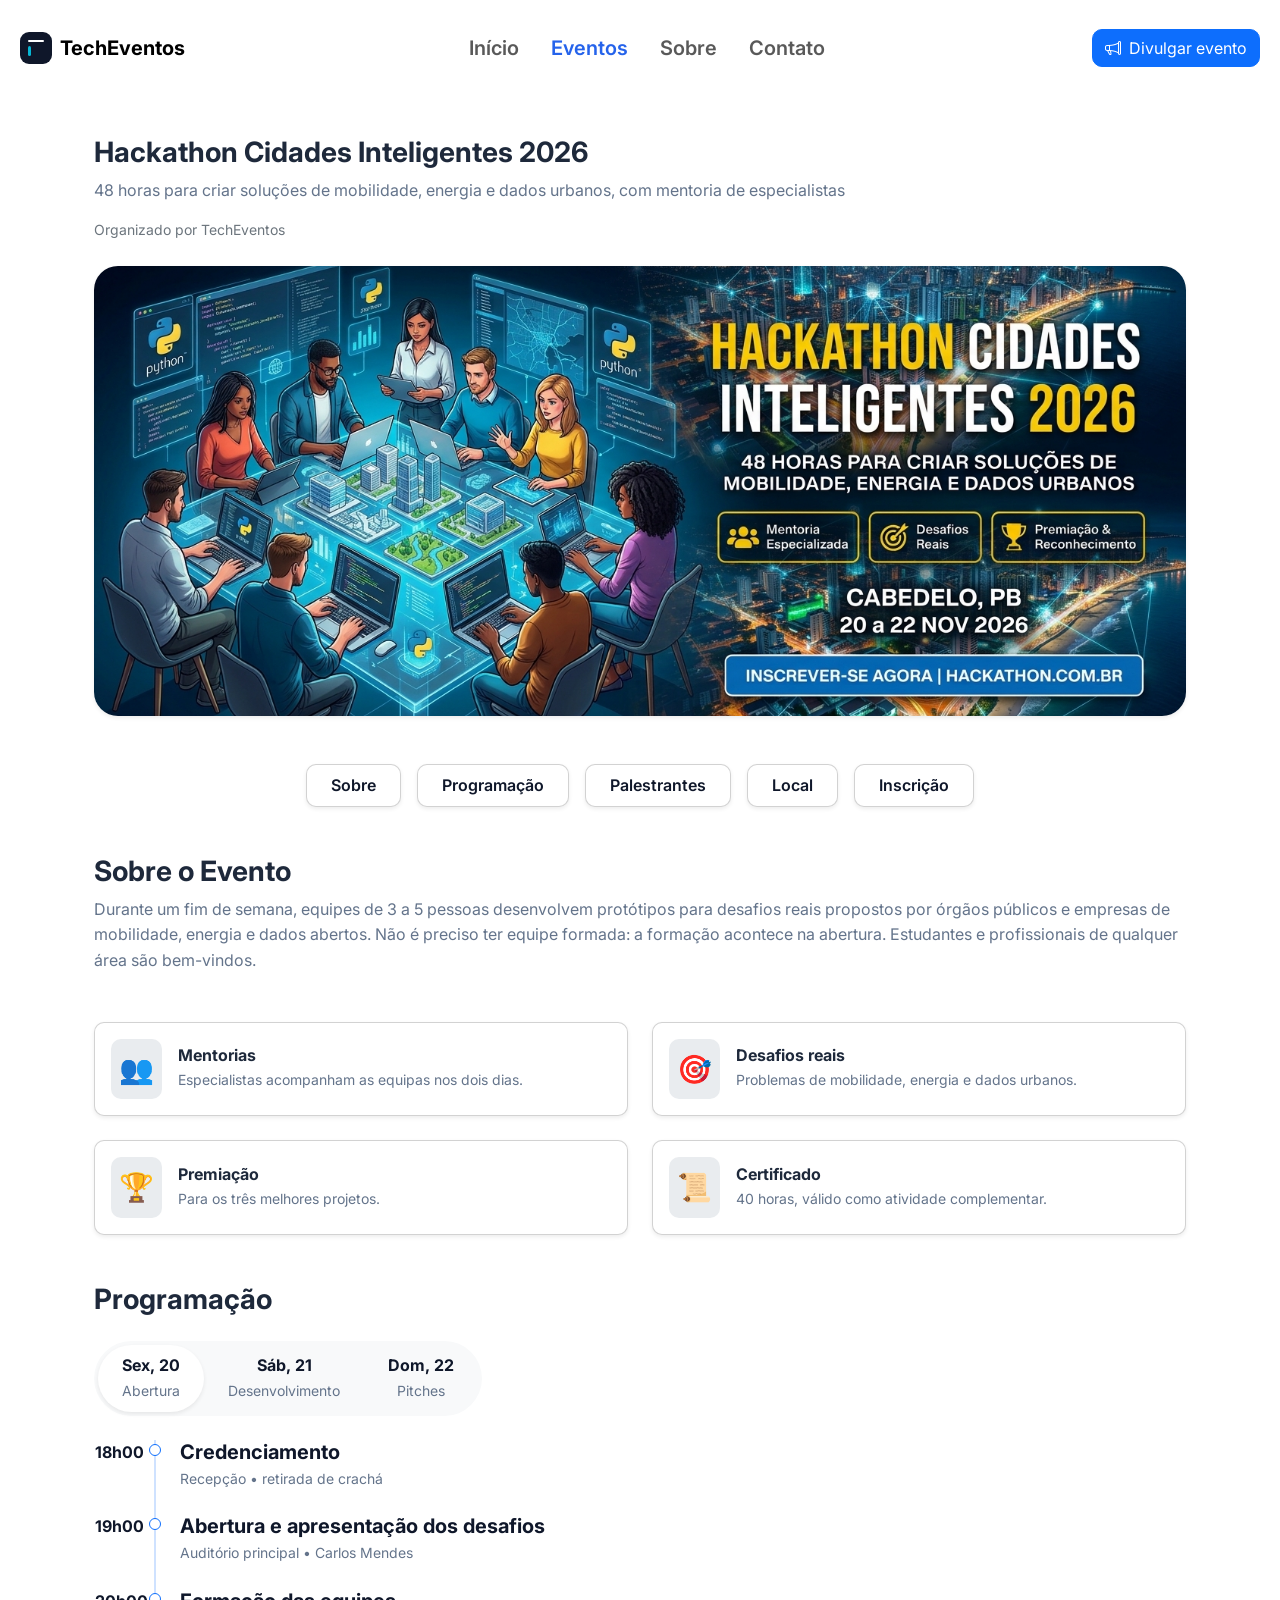
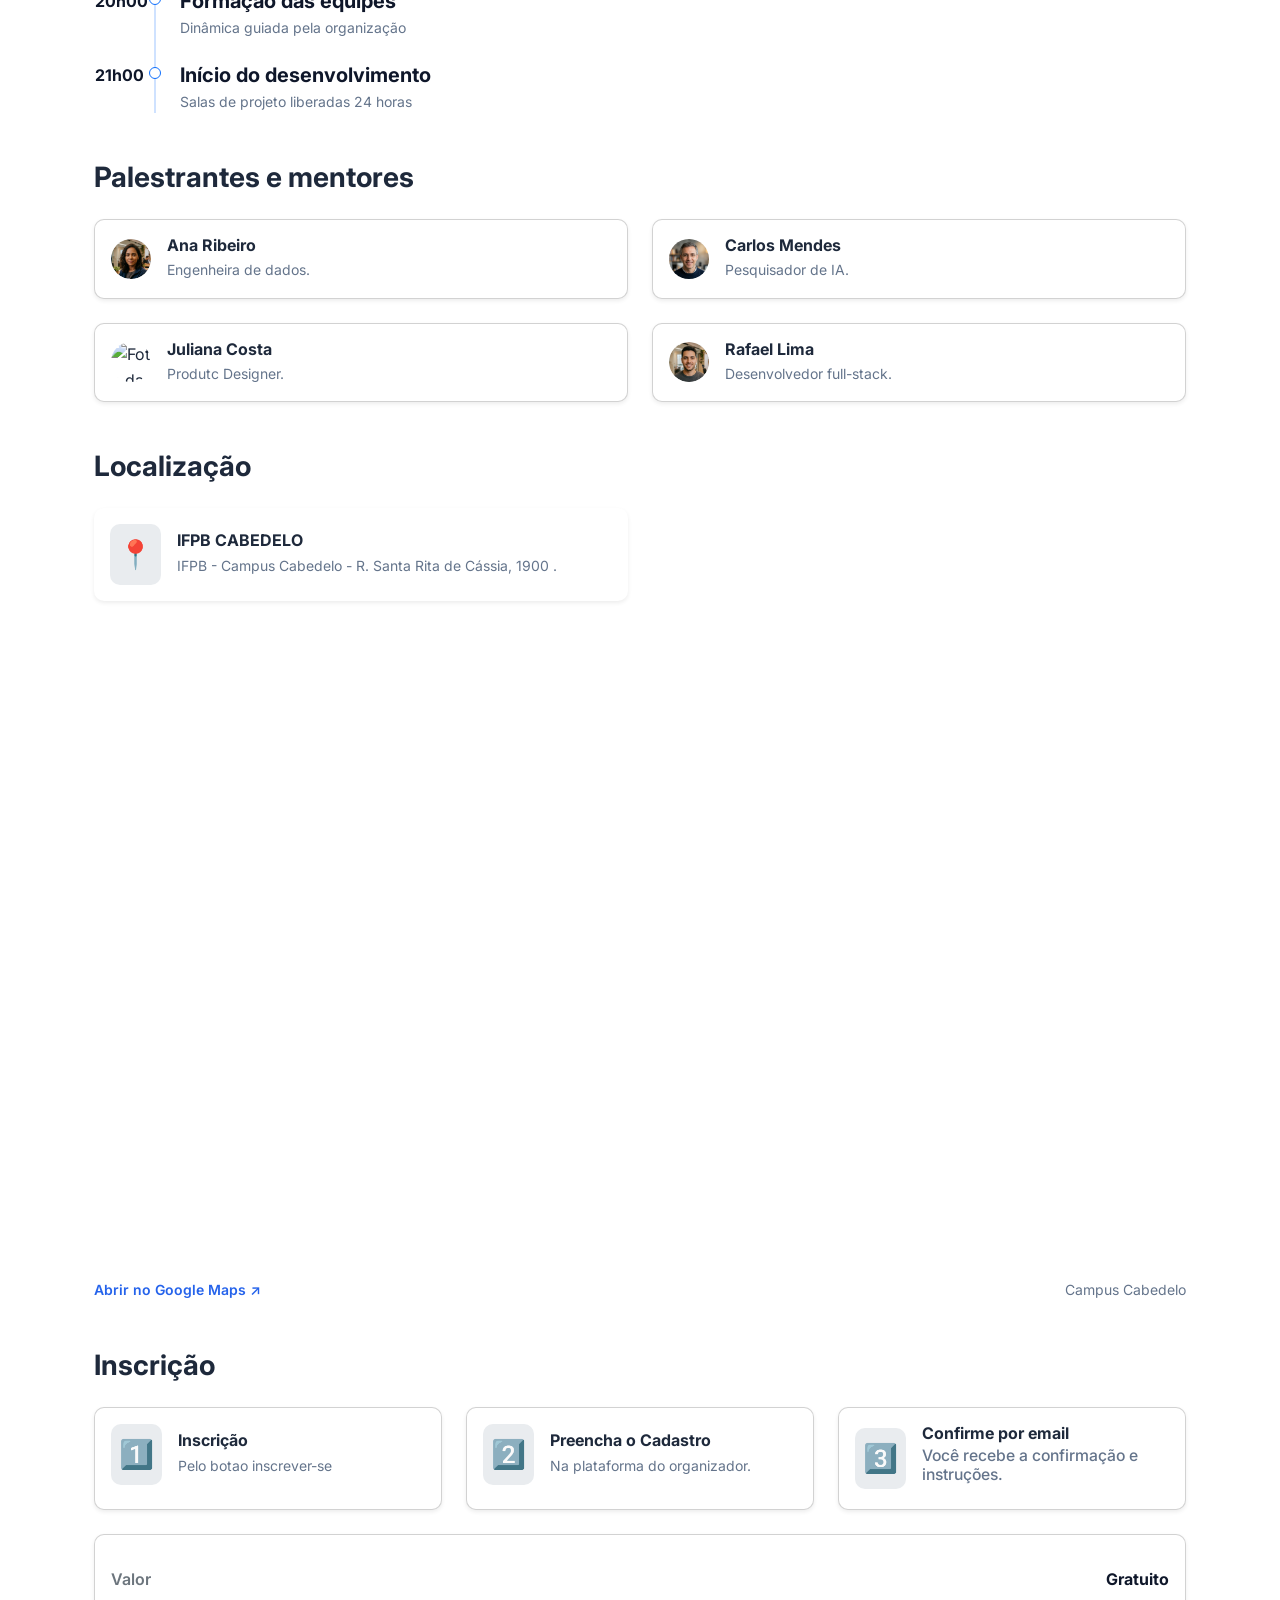
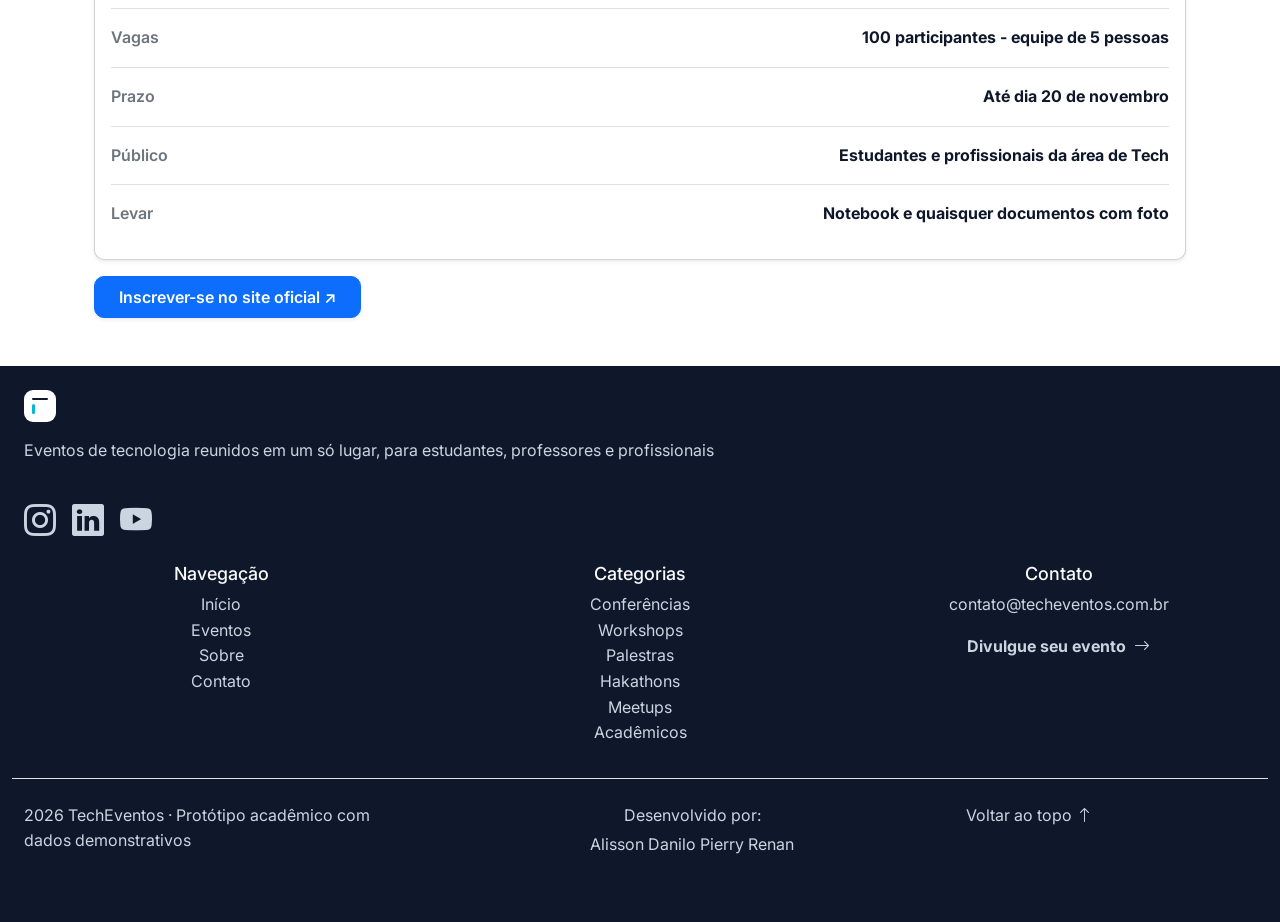
==== pages/detalhes.html @ 9d53b540 "Mudando menu de navegação pela página detalhes" ====
<!--Pagina de detalhes do evento-->
<!DOCTYPE html>
<html lang="pt-BR">
<head>
  <meta charset="UTF-8">
  <meta name="viewport" content="width=device-width, initial-scale=1.0">
  <link rel="preconnect" href="https://fonts.googleapis.com">
  <link rel="preconnect" href="https://fonts.gstatic.com" crossorigin>
  <link
    href="https://fonts.googleapis.com/css2?family=Inter:ital,opsz,wght@0,14..32,100..900;1,14..32,100..900&display=swap"
    rel="stylesheet"
  >
  <link
    rel="stylesheet"
    href="https://cdn.jsdelivr.net/npm/bootstrap@5.3.8/dist/css/bootstrap.min.css"
    integrity="sha384-sRIl4kxILFvY47J16cr9ZwB07vP4J8+LH7qKQnuqkuIAvNWLzeN8tE5YBujZqJLB" crossorigin="anonymous"
  >
  <link
    rel="stylesheet"
    href="https://cdn.jsdelivr.net/npm/bootstrap-icons@1.13.1/font/bootstrap-icons.min.css"
  >
  <link rel="stylesheet" href="../css/style.css">
  <link rel="icon" href="../images/techeventos-icone.svg" type="image/svg+xml">
  <title>Detalhes do evento · TechEventos</title>
</head>
<body>
  <header class="m-2">
    <nav class="navbar navbar-expand-md">
      <div class="container-fluid">
        <a class="navbar-brand d-flex align-items-center gap-2" href="../index.html">
          <img src="../images/techeventos-icone.svg" alt="Logomarca Tech Eventos" width="32" height="32">
          <span class="fw-bold">TechEventos</span>
        </a>

        <button class="navbar-toggler me-3" type="button" data-bs-toggle="offcanvas" data-bs-target="#mobileMenu">
          <span class="navbar-toggler-icon"></span>
        </button>

        <div id="mobileMenu" class="offcanvas-md offcanvas-end" style="--bs-offcanvas-width: 322px;">
          <div class="offcanvas-header border-bottom">
            <a class="navbar-brand d-flex align-items-center gap-2" href="../index.html">
              <img src="../images/techeventos-icone.svg" alt="Logomarca Tech Eventos">
              <span class="fw-bold" id="mobileMenuLabel">TechEventos</span>
            </a>
            <button type="button" class="btn-close" data-bs-dismiss="offcanvas" data-bs-target="#mobileMenu" aria-label="Fechar menu"></button>
          </div>

          <div class="offcanvas-body d-flex flex-column">
            <ul class="navbar-nav mx-lg-auto gap-md-3">
              <li class="nav-item border-bottom py-2">
                <a href="../index.html" class="nav-link d-flex justify-content-between align-items-center">
                  Início
                  <i class="bi bi-chevron-right d-md-none text-secondary" aria-hidden="true"></i>
                </a>
              </li>
              <li class="nav-item border-bottom py-2">
                <a href="./eventos.html" class="nav-link d-flex justify-content-between align-items-center active" aria-current="page">
                  Eventos
                  <i class="bi bi-chevron-right d-md-none text-secondary" aria-hidden="true"></i>
                </a>
              </li>
              <li class="nav-item border-bottom py-2">
                <a href="./sobre-contato.html" class="nav-link d-flex justify-content-between align-items-center">
                  Sobre
                  <i class="bi bi-chevron-right d-md-none text-secondary" aria-hidden="true"></i>
                </a>
              </li>
              <li class="nav-item border-bottom py-2">
                <a href="./sobre-contato.html#contato" class="nav-link d-flex justify-content-between align-items-center">
                  Contato
                  <i class="bi bi-chevron-right d-md-none text-secondary" aria-hidden="true"></i>
                </a>
              </li>
            </ul>

            <div class="mt-auto d-md-none">
              <p class="small fw-medium">Organiza um evento de tecnologia?</p>
              <a class="btn btn-primary w-100" href="./sobre-contato.html#contato">
                <i class="bi bi-megaphone me-2" aria-hidden="true"></i>
                Divulgar evento
              </a>
            </div>
          </div>
        </div>

        <a class="btn btn-primary d-none d-lg-inline-flex" href="./sobre-contato.html#contato">
          <i class="bi bi-megaphone me-2" aria-hidden="true"></i>
          Divulgar evento
        </a>
      </div>
    </nav>

      
  </header>

  <main class="container">


    <section id="Apresentação" class="container my-5">
      <h2 class="h3 fw-bold mb-2">Hackathon Cidades Inteligentes 2026</h2>
        <p class="text-muted mb-3">48 horas para criar soluções de mobilidade, energia e dados urbanos, com mentoria de especialistas</p>
        <p class="text-secondary small mb-4">Organizado por TechEventos</p>
    
    <!-- Bootstrap de linha e coluna para caber imagem-->
      <div class="row">
        <div class="col-12">
            <img src="../images/HACKATHON.png" alt="Foto do evento" class="img-fluid rounded-4 shadow-sm w-100 object-fit-cover" style="max-height: 450px;">
        </div>
      </div>
    </section>
    


<section id="Menu-Botoes" class="container my-5">
    
    <!-- Grelha única para todos os botões ficarem lado a lado -->
    <div class="row justify-content-center g-3">
        
        <!-- Botão 1: Sobre -->
        <div class="col-6 col-md-auto">
            <div class="card p-2 shadow-sm card-hover text-center">
                <a href="#Sobre" class="text-decoration-none fw-semibold text-dark px-3">Sobre</a>
            </div>
        </div>

        <!-- Botão 2: Programação -->
        <div class="col-6 col-md-auto">
            <div class="card p-2 shadow-sm card-hover text-center">
                <a href="#Programação" class="text-decoration-none fw-semibold text-dark px-3">Programação</a>
            </div>
        </div>

        <!-- Botão 3: Palestrantes -->
        <div class="col-6 col-md-auto">
            <div class="card p-2 shadow-sm card-hover text-center">
                <a href="#Palestrantes" class="text-decoration-none fw-semibold text-dark px-3">Palestrantes</a>
            </div>
        </div>

        <!-- Botão 4: Local -->
        <div class="col-6 col-md-auto">
            <div class="card p-2 shadow-sm card-hover text-center">
                <a href="#Local" class="text-decoration-none fw-semibold text-dark px-3">Local</a>
            </div>
        </div>

        <!-- Botão 5: Inscrição -->
        <div class="col-6 col-md-auto">
            <div class="card p-2 shadow-sm card-hover text-center">
                <a href="#Inscrição" class="text-decoration-none fw-semibold text-dark px-3">Inscrição</a>
            </div>
        </div>

    </div>
</section>
      
    <section id="Sobre" class="container my-5">
      <h2 class="h3 fw-bold mb-2">Sobre o Evento</h2>
        <p>Durante um fim de semana, equipes de 3 a 5 pessoas desenvolvem protótipos para desafios reais
        propostos por órgãos públicos e empresas de mobilidade, energia e dados abertos. 
        Não é preciso ter equipe formada: a formação acontece na abertura. Estudantes e profissionais de qualquer área são bem-vindos.</p>
        
    </section> <!-- Bootstrap de Cards--> 
        <section id="sobre-evento" class="container my-5">

        <!-- Grelha Bootstrap: 1 coluna no telemóvel, 2 colunas em tablets/PCs -->
        <div class="row g-4">
            
            <!-- Card 1 -->
            <div class="col-12 col-md-6">
            <div class="card h-100 p-3 shadow-sm card-hover">
                <div class="d-flex align-items-center gap-3">
                <div class="fs-3 p-2 bg-body-secondary rounded">👥</div>
                <div>
                    <h3 class="h6 fw-bold mb-1">Mentorias</h3>
                    <p class="text-muted small mb-0">Especialistas acompanham as equipas nos dois dias.</p>
                </div>
                </div>
            </div>
            </div>

            <!-- Card 2 -->
            <div class="col-12 col-md-6">
            <div class="card h-100 p-3 shadow-sm card-hover">
                <div class="d-flex align-items-center gap-3">
                <div class="fs-3 p-2 bg-body-secondary rounded">🎯</div>
                <div>
                    <h3 class="h6 fw-bold mb-1">Desafios reais</h3>
                    <p class="text-muted small mb-0">Problemas de mobilidade, energia e dados urbanos.</p>
                </div>
                </div>
            </div>
            </div>

            <!-- Card 3 -->
            <div class="col-12 col-md-6">
            <div class="card h-100 p-3 shadow-sm card-hover">
                <div class="d-flex align-items-center gap-3">
                <div class="fs-3 p-2 bg-body-secondary rounded">🏆</div>
                <div>
                    <h3 class="h6 fw-bold mb-1">Premiação</h3>
                    <p class="text-muted small mb-0">Para os três melhores projetos.</p>
                </div>
                </div>
            </div>
            </div>

            <!-- Card 4 -->
            <div class="col-12 col-md-6">
            <div class="card h-100 p-3 shadow-sm card-hover">
                <div class="d-flex align-items-center gap-3">
                <div class="fs-3 p-2 bg-body-secondary rounded">📜</div>
                <div>
                    <h3 class="h6 fw-bold mb-1">Certificado</h3>
                    <p class="text-muted small mb-0">40 horas, válido como atividade complementar.</p>
                </div>
                </div>
            </div>
            </div>

        </div>
        </section>
    

    <!--Seção de programação do evento -->    
    <section id="Programação" class="container my-5">
        <h2 class="h3 fw-bold mb-4">Programação</h2>

        <!--Adiciona abas para a programação -->
        <ul class="nav nav-pills bg-light p-1 rounded-pill d-inline-flex mb-4" id="pills-tab" role="tablist">
          <!--Botao 1-->
          <li class="nav-item" role="presentation">
            <button class="nav-link active rounded-pill px-4 py-2 text-dark bg-white shadow-sm" id="pills-sex-tab" data-bs-toggle="pill" data-bs-target="#pills-sex" type="button" role="tab">
              <strong>Sex, 20</strong><br><small class="text-muted">Abertura</small>
            </button>
          </li>
          <!--Botao 2-->
          <li class="nav-item" role="presentation">
            <button class="nav-link rounded-pill px-4 py-2 text-dark" id="pills-sab-tab" data-bs-toggle="pill" data-bs-target="#pills-sab" type="button" role="tab">
              <strong>Sáb, 21</strong><br><small class="text-muted">Desenvolvimento</small>
            </button>
          </li>
          <!--Botao 3-->
          <li class="nav-item" role="presentation">
            <button class="nav-link rounded-pill px-4 py-2 text-dark" id="pills-dom-tab" data-bs-toggle="pill" data-bs-target="#pills-dom" type="button" role="tab">
              <strong>Dom, 22</strong><br><small class="text-muted">Pitches</small>
            </button>
          </li>
        </ul>

        <div class="tab-content" id="pills-tabContent">
          <!--Aba de sexta-feira-->
          <div class="tab-pane fade show active" id="pills-sex" role="tabpanel">
            
            <!-- Linha do Tempo Vertical -->
            <div class="timeline position-relative ps-4" style="border-left: 2px solid #cfe2ff; margin-left: 60px;">
              
              <!-- Item 1: Credenciamento -->
              <div class="position-relative mb-4">
                <span class="position-absolute text-dark" style="left: -85px; top: 0; font-weight: bold;">18h00</span>
                <span class="position-absolute bg-white border border-primary rounded-circle" style="left: -31.5px; top: 4px; width: 12px; height: 12px;"></span>
                <div>
                  <h5 class="fw-bold mb-1 text-dark">Credenciamento</h5>
                  <p class="text-muted small mb-0">Recepção • retirada de crachá</p>
                </div>
              </div>
              
              <!-- Item 2: Abertura -->
              <div class="position-relative mb-4">
                <span class="position-absolute text-dark" style="left: -85px; top: 0; font-weight: bold;">19h00</span>
                <span class="position-absolute bg-white border border-primary rounded-circle" style="left: -31.5px; top: 4px; width: 12px; height: 12px;"></span>
                <div>
                  <h5 class="fw-bold mb-1 text-dark">Abertura e apresentação dos desafios</h5>
                  <p class="text-muted small mb-0">Auditório principal • Carlos Mendes</p>
                </div>
              </div>

              <!-- Item 3: Formação -->
              <div class="position-relative mb-4">
                <span class="position-absolute text-dark" style="left: -85px; top: 0; font-weight: bold;">20h00</span>
                <span class="position-absolute bg-white border border-primary rounded-circle" style="left: -31.5px; top: 4px; width: 12px; height: 12px;"></span>
                <div>
                  <h5 class="fw-bold mb-1 text-dark">Formação das equipes</h5>
                  <p class="text-muted small mb-0">Dinâmica guiada pela organização</p>
                </div>
              </div>

              <!-- Item 4: Início -->
              <div class="position-relative">
                <span class="position-absolute text-dark" style="left: -85px; top: 0; font-weight: bold;">21h00</span>
                <span class="position-absolute bg-white border border-primary rounded-circle" style="left: -31.5px; top: 4px; width: 12px; height: 12px;"></span>
                <div>
                  <h5 class="fw-bold mb-1 text-dark">Início do desenvolvimento</h5>
                  <p class="text-muted small mb-0">Salas de projeto liberadas 24 horas</p>
                </div>
              </div>

            </div>
          </div>
          
          <!-- Aba de sabado-->
          <div class="tab-pane fade " id="pills-sab" role="tabpanel">

            <div class="timeline position-relative ps-4" style="border-left: 2px solid #cfe2ff; margin-left: 60px;">
                
                  <!-- Item 1: Aguardando atualizações-->
                  <div class="position-relative mb-4">
                    <span class="position-absolute text-dark" style="left: -85px; top: 0; font-weight: bold;">18h00</span>
                    <span class="position-absolute bg-white border border-primary rounded-circle" style="left: -31.5px; top: 4px; width: 12px; height: 12px;"></span>
                    <div>
                      <h5 class="fw-bold mb-1 text-dark">Aguardando atualizações</h5>
                    </div>
                  </div>
              </div>
           </div>
          <!-- Aba de domingo-->
          <div class="tab-pane fade" id="pills-dom" role="tabpanel">

            <div class="timeline position-relative ps-4" style="border-left: 2px solid #cfe2ff; margin-left: 60px;">
              
                <!-- Item 1: Aguardando atualizações-->
                <div class="position-relative mb-4">
                  <span class="position-absolute text-dark" style="left: -85px; top: 0; font-weight: bold;">18h00</span>
                  <span class="position-absolute bg-white border border-primary rounded-circle" style="left: -31.5px; top: 4px; width: 12px; height: 12px;"></span>
                  <div>
                    <h5 class="fw-bold mb-1 text-dark">Aguardando atualizações</h5>
                  </div>
                </div>
            </div>
        </div>
    </section>    


    <section id="Palestrantes" class="container my-5">
      <h2 class="h3 fw-bold mb-4">Palestrantes e mentores</h2>
            
      <!-- Grelha dos Palestrantes e Mentores -->
      <div class="row g-4">
          
          <!-- Card 1/Ana Ribeiro -->
          <div class="col-12 col-md-6">
          <div class="card h-100 p-3 shadow-sm card-hover">
              <div class="d-flex align-items-center gap-3">
                <img src=../images/Ana.png alt="Foto da Ana Ribeiro" class="rounded-circle" style="width: 40px; height: 40px; object-fit: cover;">
                  <div>
                      <h3 class="h6 fw-bold mb-1">Ana Ribeiro</h3>
                      <p class="text-muted small mb-0">Engenheira de dados.</p>
                  </div>
                </div>
            </div>
          </div>

          <!-- Card 2/Carlos -->
          <div class="col-12 col-md-6">
          <div class="card h-100 p-3 shadow-sm card-hover">
              <div class="d-flex align-items-center gap-3">
                <img src=../images/Carlos.png alt="Foto do Carlos Mendes" class="rounded-circle" style="width: 40px; height: 40px; object-fit: cover;">
                  <div>
                      <h3 class="h6 fw-bold mb-1">Carlos Mendes</h3>
                      <p class="text-muted small mb-0">Pesquisador de IA.</p>
                  </div>
                </div>
            </div>
          </div>

          <!-- Card 3/Juliana Costa -->
          <div class="col-12 col-md-6">
          <div class="card h-100 p-3 shadow-sm card-hover">
              <div class="d-flex align-items-center gap-3">
                <img src=../images/juliana.png alt="Foto da Juliana Costa" class="rounded-circle" style="width: 40px; height: 40px; object-fit: cover;">
                  <div>
                      <h3 class="h6 fw-bold mb-1">Juliana Costa</h3>
                      <p class="text-muted small mb-0">Produtc Designer.</p>
                  </div>
                </div>
            </div>
          </div>

          <!-- Card 4/Rafael Lima -->
          <div class="col-12 col-md-6">
          <div class="card h-100 p-3 shadow-sm card-hover">
              <div class="d-flex align-items-center gap-3">
                <img src=../images/Rafael.png alt="Foto do Rafael Lima" class="rounded-circle" style="width: 40px; height: 40px; object-fit: cover;">
                  <div>
                      <h3 class="h6 fw-bold mb-1">Rafael Lima</h3>
                      <p class="text-muted small mb-0">Desenvolvedor full-stack.</p>
                  </div>
                </div>
            </div>
          </div>
    </section> 


    <section id="Local" class="container my-5">
      <h2 class="h3 fw-bold mb-4">Localização</h2>

    
      <div class="row g-4">
          
          <!-- Local -->
        <div class="col-12 col-md-6">
            <div class="card h-100 p-3 shadow-sm border-0">
              <div class="d-flex align-items-center gap-3">
              <div class="fs-3 p-2 bg-body-secondary rounded">📍</div>
              <div>
                  <h3 class="h6 fw-bold mb-1">IFPB CABEDELO</h3>
                  <p class="text-muted small mb-0">IFPB - Campus Cabedelo - R. Santa Rita de Cássia, 1900 .</p>
              </div>
              </div>
          </div>
        </div>
        

      <!-- O Mapa Responsivo Perfeitamente Encaixado -->
      <div class="ratio ratio-16x9 rounded-4 overflow-hidden mb-3">
          <iframe 
            src="https://www.google.com/maps/embed?pb=!1m18!1m12!1m3!1d7920.068458269375!2d-34.83728872990007!3d-7.0052523662124635!2m3!1f0!2f0!3f0!3m2!1i1024!2i768!4f13.1!3m3!1m2!1s0x7acdfbb8c5bd4f3%3A0x21a6c73c5e1f107b!2sIFPB%20-%20Campus%20Cabedelo!5e0!3m2!1spt-PT!2sbr!4v1794143320445!5m2!1spt-PT!2sbr" 
            style="border:0;" 
            allowfullscreen="" 
            loading="lazy" 
            referrerpolicy="no-referrer-when-downgrade">
          </iframe>
        </div>

        <!-- Rodapé com o link e informações extras -->
        <div class="d-flex justify-content-between align-items-center flex-wrap gap-2">
          <a href="https://maps.app.goo.gl/..." target="_blank" class="fw-semibold text-decoration-none small">
            Abrir no Google Maps ↗
          </a>
          <span class="text-muted small">Campus Cabedelo</span>
        </div>

      </div>

    </section>


    <section id="Inscrição" class="container my-5">
      <h2 class="h3 fw-bold mb-4">Inscrição</h2>
            
      <!-- Grelha de Inscrição -->
      <div class="row g-4">
          
          <!-- Card 1/Inscrição -->
          <div class="col-12 col-md-4">
          <div class="card h-100 p-3 shadow-sm ">
              <div class="d-flex align-items-center gap-3">
                <div class="fs-3 p-2 bg-body-secondary rounded">1️⃣</div>
                  <div>
                      <h3 class="h6 fw-bold mb-1">Inscrição</h3>
                      <p class="text-muted small mb-0">Pelo botao inscrever-se</p>
                  </div>
                </div>
            </div>
          </div>

          <!-- Card 2/Cadastro -->
          <div class="col-12 col-md-4">
          <div class="card h-100 p-3 shadow-sm ">
              <div class="d-flex align-items-center gap-3">
                <div class="fs-3 p-2 bg-body-secondary rounded">2️⃣</div>
                  <div>
                      <h3 class="h6 fw-bold mb-1">Preencha o Cadastro</h3>
                      <p class="text-muted small mb-0">Na plataforma do organizador.</p>
                  </div>
                </div>
            </div>
          </div>

          <!-- Card 3/Confirmação -->
          <div class="col-12 col-md-4">
          <div class="card h-100 p-3 shadow-sm ">
              <div class="d-flex align-items-center gap-3">
                <div class="fs-3 p-2 bg-body-secondary rounded">3️⃣</div>
                  <div>
                      <h3 class="h6 fw-bold mb-1">Confirme por email<h3>
                      <p class="text-muted small mb-0">Você recebe a confirmação e instruções.</p>
                  </div>
                </div>
            </div>
          </div>

      <!-- Secção de Detalhes / Informações do Evento -->
      <div class="col-12">
        <div class="card p-3 shadow-sm ">
          
          <ul class="list-group list-group-flush ">
            
            <!-- Item 1: Valor -->
            <li class="list-group-item d-flex justify-content-between align-items-center py-3 px-0 bg-transparent">
              <span class="fw-semibold text-secondary">Valor</span>
              <span class="fw-bold text-dark">Gratuito</span>
            </li>

              <!-- Item 2: Vagas -->
            <li class="list-group-item d-flex justify-content-between align-items-center py-3 px-0 bg-transparent">
              <span class="fw-semibold text-secondary">Vagas</span>
              <span class="fw-bold text-dark">100 participantes - equipe de  5 pessoas</span>
            </li>

              <!-- Item 3: Prazo -->
            <li class="list-group-item d-flex justify-content-between align-items-center py-3 px-0 bg-transparent">
              <span class="fw-semibold text-secondary">Prazo</span>
              <span class="fw-bold text-dark">Até dia 20 de novembro</span>
            </li>

              <!-- Item 4: Público -->
            <li class="list-group-item d-flex justify-content-between align-items-center py-3 px-0 bg-transparent">
              <span class="fw-semibold text-secondary">Público</span>
              <span class="fw-bold text-dark">Estudantes e profissionais da área de Tech</span>
            </li>

              <!-- Item 5: Levar -->
            <li class="list-group-item d-flex justify-content-between align-items-center py-3 px-0 bg-transparent">
              <span class="fw-semibold text-secondary">Levar</span>
              <span class="fw-bold text-dark">Notebook e quaisquer documentos com foto</span>
            </li>
          </ul>  
        </div>

        <div class="mt-3">
          <a href="https://exemplo.com" target="_blank" class="btn btn-primary px-4 py-2 fw-semibold shadow-sm">
          Inscrever-se no site oficial ↗
          </a>
        </div>

      </div>


         
    </section> 

  </main>

  <footer class="container-fluid bg-dark p-4 text-light">
    <div class="row">
      <div class="col-12 d-flex flex-column gap-3">
        <img src="../images/techeventos-icone-negativo.svg" alt="Logomarca TechEventos branca" width="32" height="32">
        <p class="w-75">Eventos de tecnologia reunidos em um só lugar, para estudantes, professores e profissionais</p>
        <div class="d-flex gap-3">
          <a href="#" aria-label="Instagram"><i class="bi bi-instagram fs-2" aria-hidden="true"></i></a>
          <a href="#" aria-label="LinkedIn"><i class="bi bi-linkedin fs-2" aria-hidden="true"></i></a>
          <a href="#" aria-label="Youtube"><i class="bi bi-youtube fs-2" aria-hidden="true"></i></a>
        </div>
      </div>
    </div>
    <div class="row my-3">
      <div class="col-6 col-md text-lg-center">
        <h3 class="text-light">Navegação</h3>
        <nav>
          <ul class="list-unstyled">
            <li><a href="../index.html">Início</a></li>
            <li><a href="./eventos.html">Eventos</a></li>
            <li><a href="./sobre-contato.html">Sobre</a></li>
            <li><a href="./sobre-contato.html#contato">Contato</a></li>
          </ul>
        </nav>
      </div>
      <div class="col-6 col-md text-lg-center">
        <h3 class="text-light">Categorias</h3>
        <nav>
          <ul class="list-unstyled">
            <li><a href="">Conferências</a></li>
            <li><a href="">Workshops</a></li>
            <li><a href="">Palestras</a></li>
            <li><a href="">Hakathons</a></li>
            <li><a href="">Meetups</a></li>
            <li><a href="">Acadêmicos</a></li>
          </ul>
        </nav>
      </div>
      <div class="col-12 col-md text-lg-center">
        <h3 class="text-light">Contato</h3>
        <div class="d-flex flex-column justify-content-lg-center">
          <p>contato@techeventos.com.br</p>
          <a class="d-flex justify-content-lg-center gap-2 fw-bold" href="./sobre-contato.html#contato">Divulgue seu evento <i class="bi bi-arrow-right" aria-hidden="true"></i></a>
        </div>
      </div>
    </div>
    <div class="row border-top py-4">
      <p class="col-12 col-md-4"><i class="bi bi-copyright" aria-hidden="true"></i> 2026 TechEventos · Protótipo acadêmico com dados demonstrativos</p>
      <div class="col-12 col-md-5 gap-md-3 text-lg-center">
        <p class="mb-1">Desenvolvido por:</p>
        <p>
          <a href="https://github.com/AlissonFelipeS" target="_blank" rel="noopener noreferrer">Alisson</a>
          <a href="https://github.com/danilo-fq" target="_blank" rel="noopener noreferrer">Danilo</a>
          <a href="https://github.com/pierryzxwrld-ui" target="_blank" rel="noopener noreferrer">Pierry</a>
          <a href="https://github.com/renansantz" target="_blank" rel="noopener noreferrer">Renan</a>
        </p>
      </div>
      <a class="col-12 col-md-3" href="#">Voltar ao topo <i class="bi bi-arrow-up" aria-hidden="true"></i></a>
    </div>
  </footer>

  <script
    src="https://cdn.jsdelivr.net/npm/bootstrap@5.3.8/dist/js/bootstrap.bundle.min.js"
    integrity="sha384-FKyoEForCGlyvwx9Hj09JcYn3nv7wiPVlz7YYwJrWVcXK/BmnVDxM+D2scQbITxI"
    crossorigin="anonymous"
  ></script>
</body>
</html>
---- css/style.css ----
:root {
	--font-primary: 'Inter', sans-serif;

  --font-regular: 400;
  --font-medium: 500;
  --font-semibold: 600;
  --font-bold: 700;

  --spacing-4: 4px;
  --spacing-8: 8px;
  --spacing-12: 12px;
  --spacing-16: 16px;
  --spacing-24: 24px;
  --spacing-32: 32px;
  --spacing-48: 48px;
  --spacing-64: 64px;
  --spacing-120: 120px;

  --radius-8: 8px;
  --radius-10: 10px;
  --radius-16: 16px;
  --radius-24: 24px;

  --color-primary: #2563EB;
  --color-primary-hover: #1D4ED8;
  --color-blue-50: #EFF6FF;
  --color-navy-900: #0F172A;
  --color-cyan: #06B6D4;
  --color-cyan-dark: #0E7490;
	--color-slate-300: #CBD5E1;
  --color-blue-300: #60A5FA;

  --color-background: #FFFFFF;
  --color-background-alt: #F8FAFC;

  --color-text: #1E293B;
  --color-text-secondary: #64748B;
  
  --bs-primary: var(--color-primary);
  --bs-body-bg: var(--color-background);
	--bs-dark: var(--color-navy-900);
	--bs-dark-rgb: 15, 23, 42;
  
  --bs-body-color: var(--color-text);
  --bs-secondary-color: var(--color-text-secondary);
  --bs-link-color: var(--color-primary);
  --bs-link-hover-color: var(--color-primary-hover);

  --bs-body-font-family: var(--font-primary);
  --bs-body-font-weight: var(--font-regular);

  --bs-border-radius-sm: var(--radius-8);
  --bs-border-radius: var(--radius-10);
  --bs-border-radius-lg: var(--radius-16);
  --bs-border-radius-xl: var(--radius-24);

}

body {
  line-height: 1.6;
}

a {
  color: var(--color-primary);
  text-decoration: none;
}

a:hover {
  color: var(--color-primary-hover);
}

h1,
h2,
h3,
h4,
h5,
h6 {
  color: var(--color-text);
  font-weight: var(--font-medium);
  line-height: 1.2;
}

h1 {
  font-size: 2rem;
}

h2 {
  font-size: 1.5rem;
}

h3 {
  font-size: 1.125rem;
}

p {
  color: var(--color-text-secondary);
}

footer a, footer p {
	color: var(--color-slate-300);
}

footer a:hover, footer a:focus-visible {
	color: var(--color-blue-300);
}


#mobileMenu .navbar-nav {
  --bs-navbar-active-color: var(--color-primary);
}

#mobileMenu > .offcanvas-body > .navbar-nav > .nav-item > .nav-link {
	font-size: 1.25rem;
	font-weight: var(--font-semibold);
}

@media (min-width: 768px) {
	#mobileMenu > .offcanvas-body > .navbar-nav > .nav-item {
    border-bottom: 0 !important;
  }
}

/* Efeito hover para os cards */

.card-hover {
  transition: transform 0.3s ease, box-shadow 0.3s ease;
}

.card-hover:hover {
  transform: translateY(-5px);
  box-shadow: 0 .5rem 1rem rgba(0,0,0,.15) !important;
}
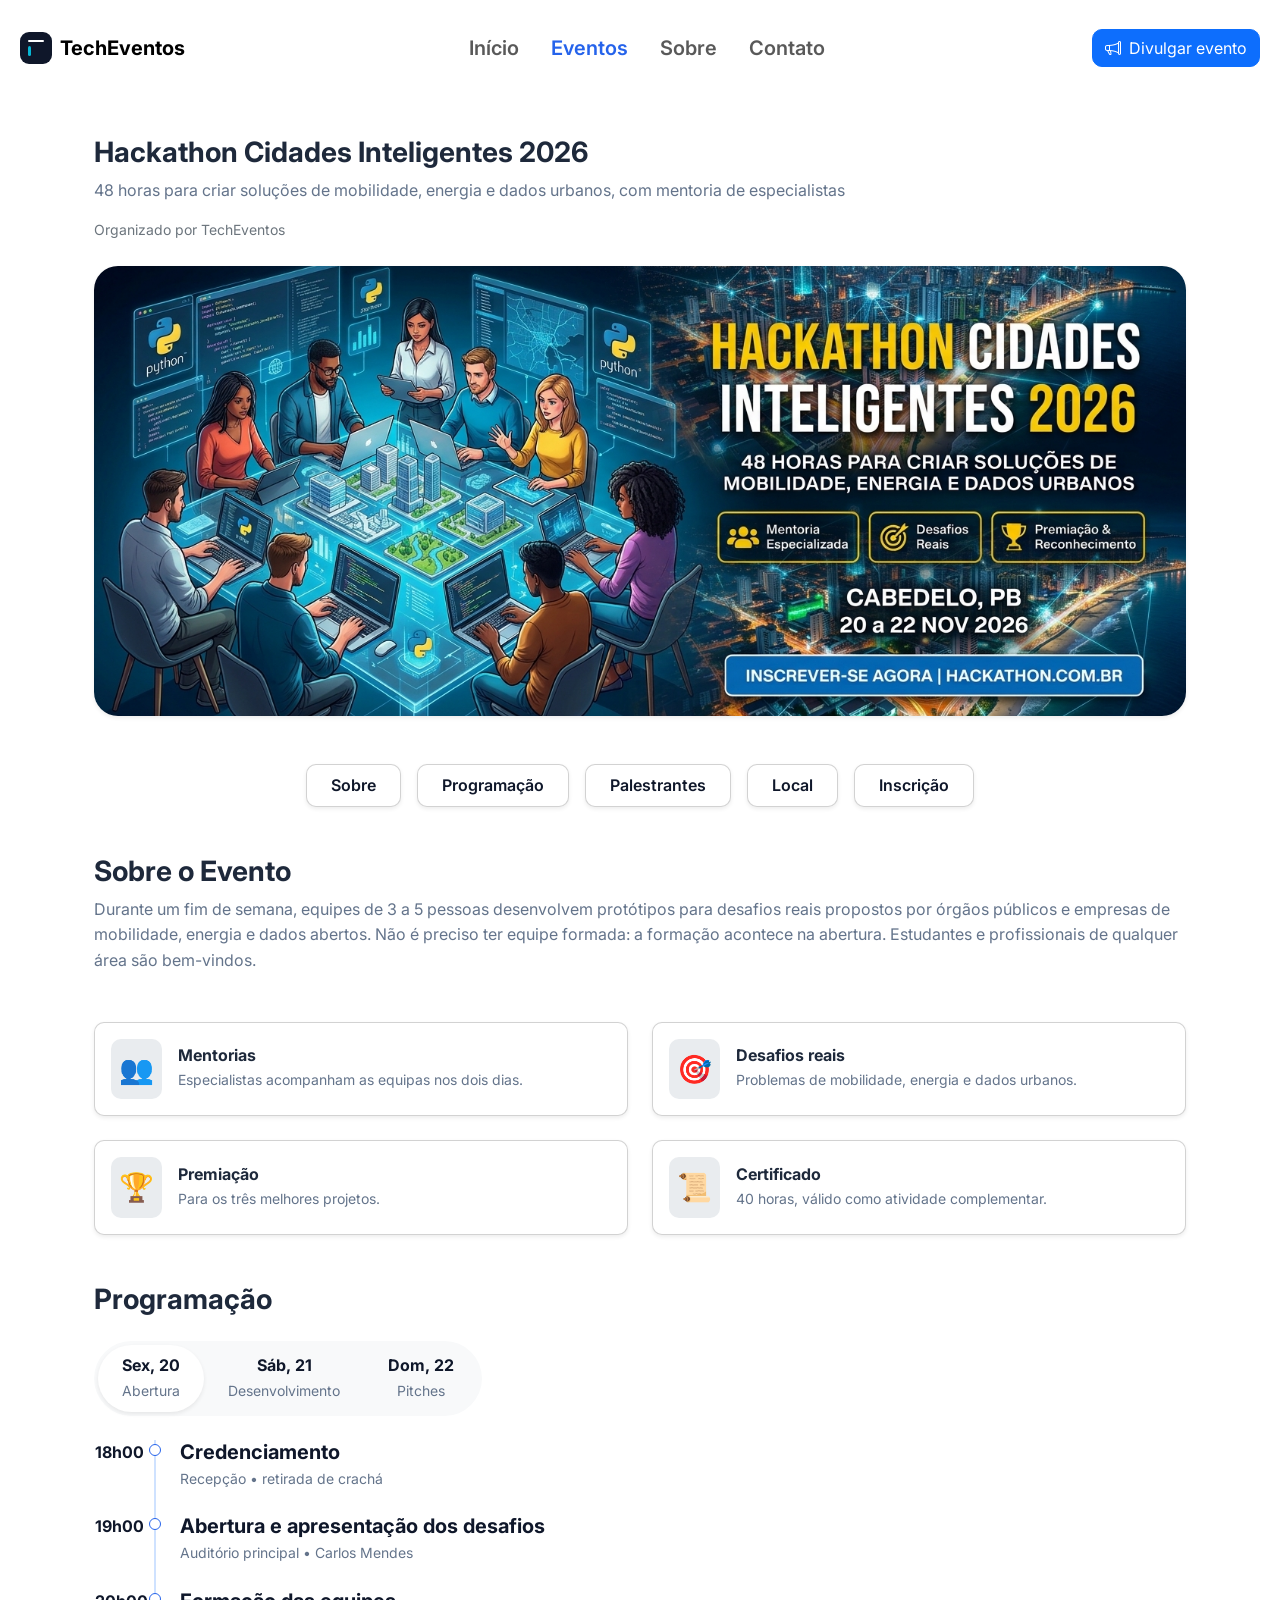
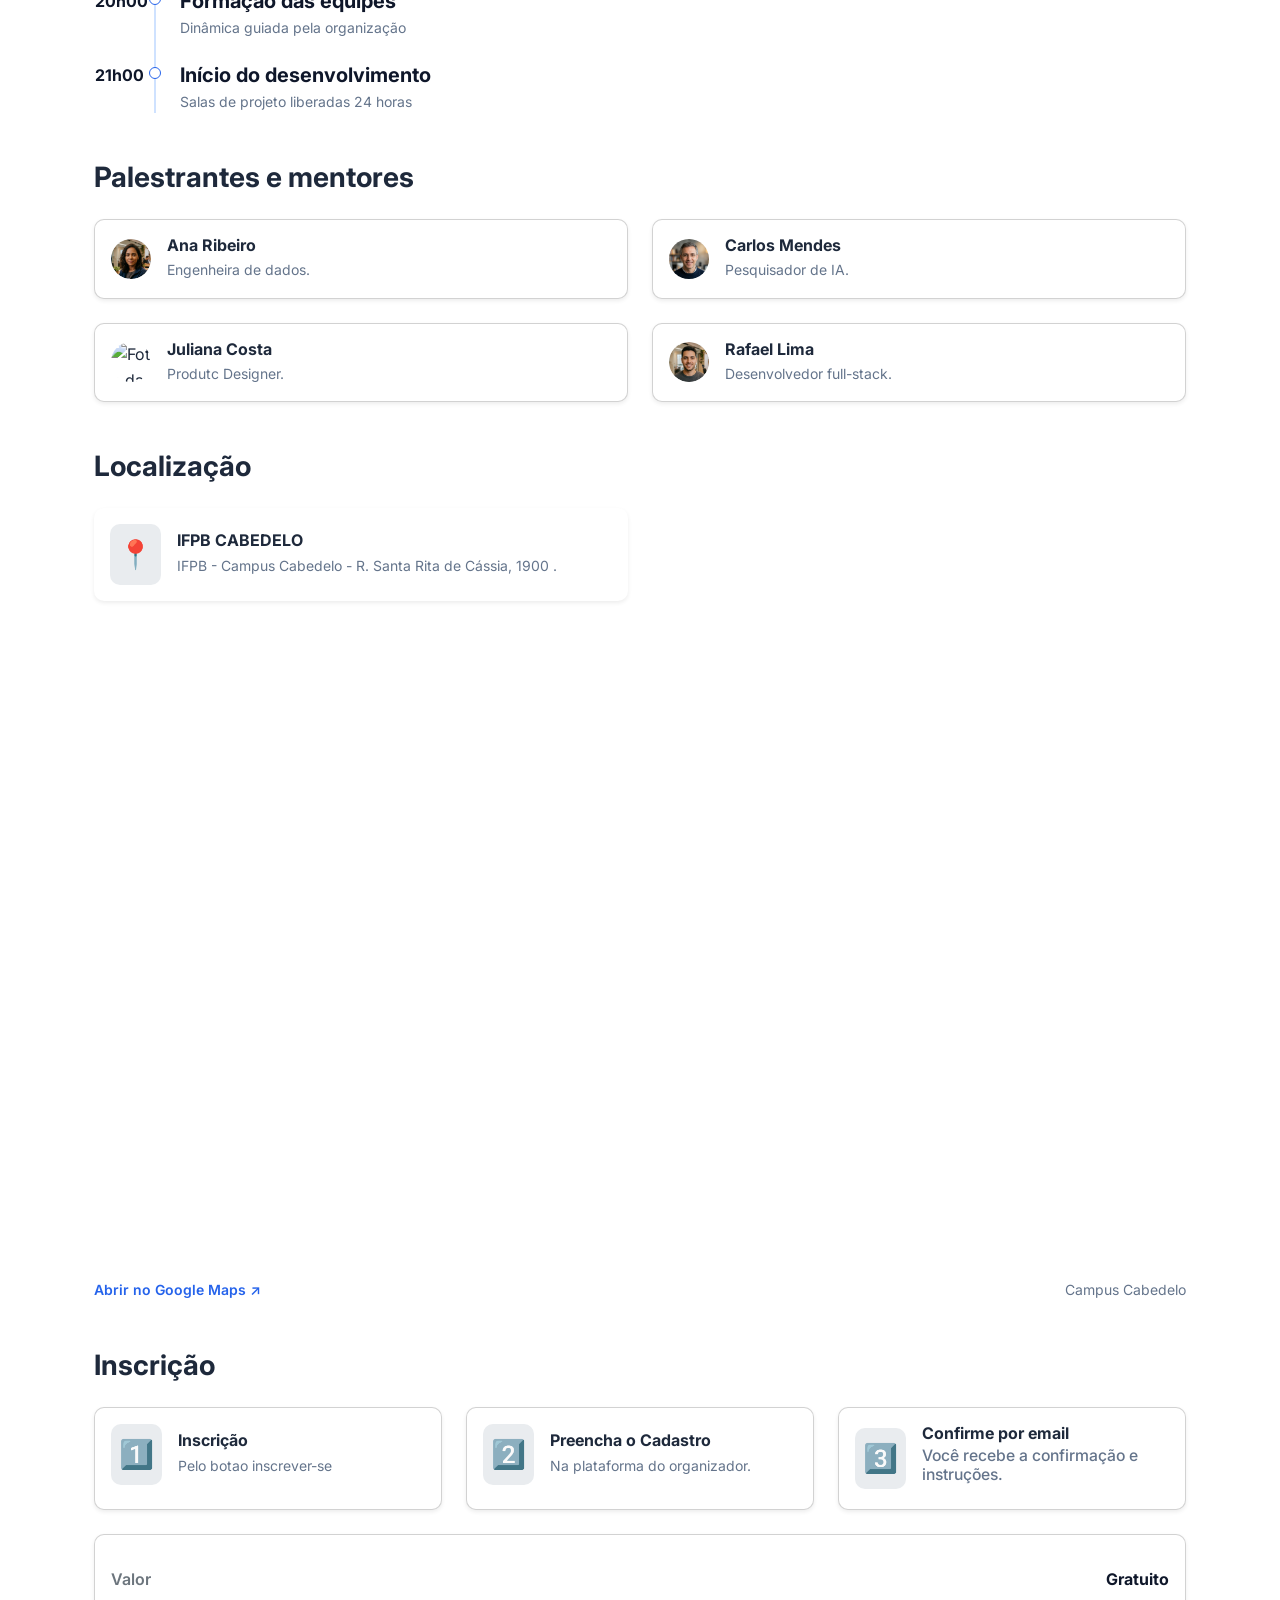
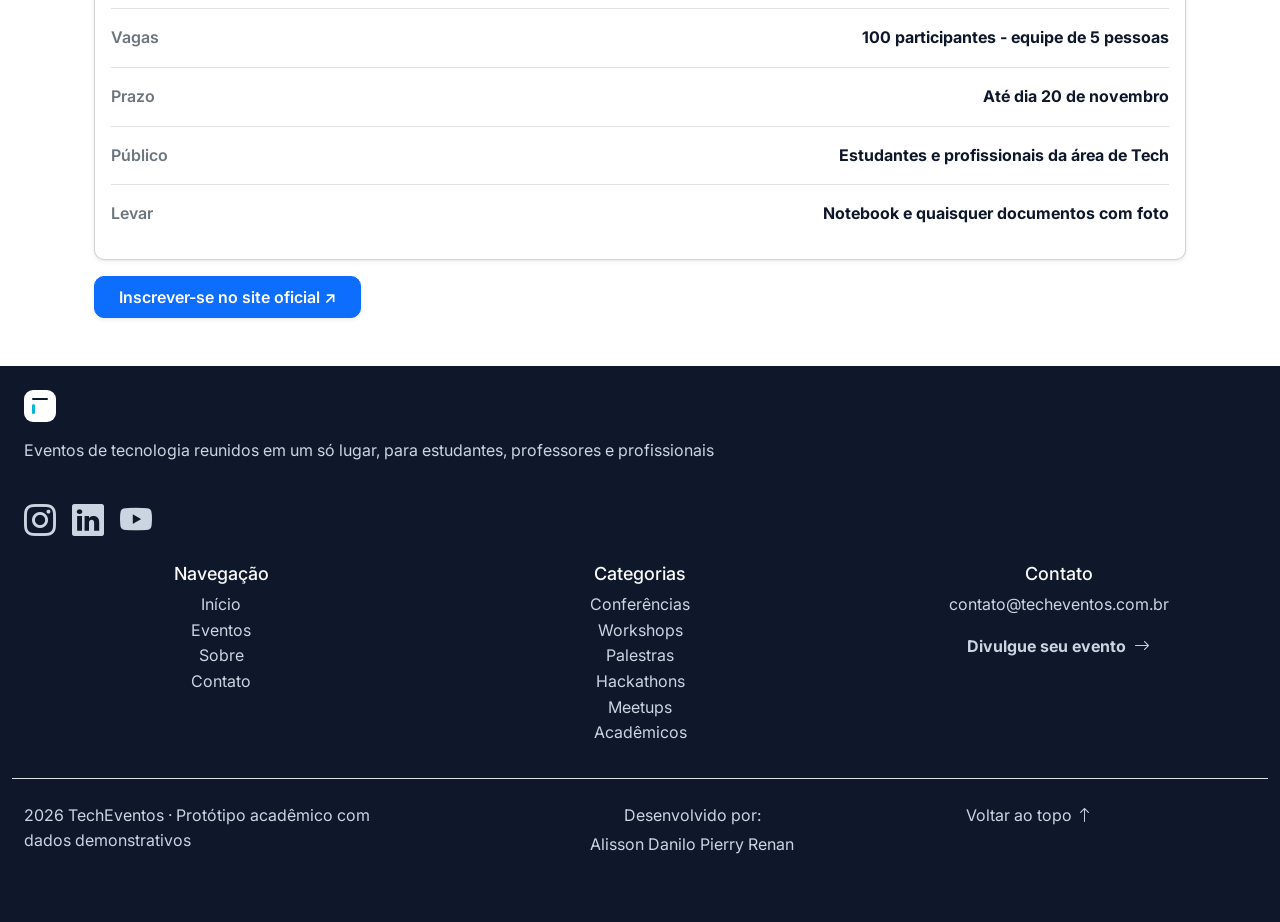
==== commit 72296738: "feat(eventos): filtra o catálogo pela categoria vinda da URL e aplica no rodapé do site os links" ====
--- a/pages/detalhes.html
+++ b/pages/detalhes.html
@@ -104,17 +104,17 @@
     <!-- Bootstrap de linha e coluna para caber imagem-->
       <div class="row">
         <div class="col-12">
-            <img src="../images/HACKATHON.png" alt="Foto do evento" class="img-fluid rounded-4 shadow-sm w-100 object-fit-cover" style="max-height: 450px;">
+            <img src="../images/Evento-Hackathon-cidades-inteligentes-2026.png" alt="Foto do evento" class="img-fluid rounded-4 shadow-sm w-100 object-fit-cover" style="max-height: 450px;">
         </div>
       </div>
     </section>
     
 
 
-<section id="Menu-Botoes" class="container my-5">
+    <section id="Botões de Navegação" class="container my-5">
     
-    <!-- Grelha única para todos os botões ficarem lado a lado -->
-    <div class="row justify-content-center g-3">
+    <!-- Botões de navegação -->
+      <div class="row justify-content-center g-3">
         
         <!-- Botão 1: Sobre -->
         <div class="col-6 col-md-auto">
@@ -151,8 +151,8 @@
             </div>
         </div>
 
-    </div>
-</section>
+      </div>
+    </section>
       
     <section id="Sobre" class="container my-5">
       <h2 class="h3 fw-bold mb-2">Sobre o Evento</h2>
@@ -160,10 +160,10 @@
         propostos por órgãos públicos e empresas de mobilidade, energia e dados abertos. 
         Não é preciso ter equipe formada: a formação acontece na abertura. Estudantes e profissionais de qualquer área são bem-vindos.</p>
         
-    </section> <!-- Bootstrap de Cards--> 
+    </section> <!-- Card de Sobre Eventos--> 
         <section id="sobre-evento" class="container my-5">
 
-        <!-- Grelha Bootstrap: 1 coluna no telemóvel, 2 colunas em tablets/PCs -->
+        <!-- Bootstrap de Cards -->
         <div class="row g-4">
             
             <!-- Card 1 -->
@@ -560,12 +560,12 @@
         <h3 class="text-light">Categorias</h3>
         <nav>
           <ul class="list-unstyled">
-            <li><a href="">Conferências</a></li>
-            <li><a href="">Workshops</a></li>
-            <li><a href="">Palestras</a></li>
-            <li><a href="">Hakathons</a></li>
-            <li><a href="">Meetups</a></li>
-            <li><a href="">Acadêmicos</a></li>
+            <li><a href="./eventos.html?categoria=conferencia">Conferências</a></li>
+            <li><a href="./eventos.html?categoria=workshop">Workshops</a></li>
+            <li><a href="./eventos.html?categoria=palestra">Palestras</a></li>
+            <li><a href="./eventos.html?categoria=hackathon">Hackathons</a></li>
+            <li><a href="./eventos.html?categoria=meetup">Meetups</a></li>
+            <li><a href="./eventos.html?categoria=academico">Acadêmicos</a></li>
           </ul>
         </nav>
       </div>
@@ -578,7 +578,7 @@
       </div>
     </div>
     <div class="row border-top py-4">
-      <p class="col-12 col-md-4"><i class="bi bi-copyright" aria-hidden="true"></i> 2026 TechEventos · Protótipo acadêmico com dados demonstrativos</p>
+      <p class="col-12 col-md-4"><i class="bi bi-copyright" aria-hidden="true"></i> <span id="anoAtual"></span> TechEventos · Protótipo acadêmico com dados demonstrativos</p>
       <div class="col-12 col-md-5 gap-md-3 text-lg-center">
         <p class="mb-1">Desenvolvido por:</p>
         <p>
@@ -588,9 +588,13 @@
           <a href="https://github.com/renansantz" target="_blank" rel="noopener noreferrer">Renan</a>
         </p>
       </div>
-      <a class="col-12 col-md-3" href="#">Voltar ao topo <i class="bi bi-arrow-up" aria-hidden="true"></i></a>
+      <a class="col-12 col-md-3" href="#" id="meuBotao">Voltar ao topo <i class="bi bi-arrow-up" aria-hidden="true"></i></a>
     </div>
+
+    
   </footer>
+
+  <script src="../js/script.js"></script>
 
   <script
     src="https://cdn.jsdelivr.net/npm/bootstrap@5.3.8/dist/js/bootstrap.bundle.min.js"
--- a/css/style.css
+++ b/css/style.css
@@ -29,6 +29,7 @@
   --color-cyan-dark: #0E7490;
 	--color-slate-300: #CBD5E1;
   --color-blue-300: #60A5FA;
+  --color-cyan: #06B6D4;
 
   --color-background: #FFFFFF;
   --color-background-alt: #F8FAFC;
@@ -37,9 +38,11 @@
   --color-text-secondary: #64748B;
   
   --bs-primary: var(--color-primary);
+  --bs-primary-rgb: 37, 99, 235;
+  --bs-primary-bg-subtle: var(--color-blue-50);
   --bs-body-bg: var(--color-background);
-	--bs-dark: var(--color-navy-900);
-	--bs-dark-rgb: 15, 23, 42;
+  --bs-dark: var(--color-navy-900);
+  --bs-dark-rgb: 15, 23, 42;
   
   --bs-body-color: var(--color-text);
   --bs-secondary-color: var(--color-text-secondary);
@@ -104,7 +107,6 @@
 	color: var(--color-blue-300);
 }
 
-
 #mobileMenu .navbar-nav {
   --bs-navbar-active-color: var(--color-primary);
 }
@@ -120,6 +122,29 @@
   }
 }
 
+main > .index-hero {
+  background-color: #f0f4fb;
+}
+
+.emerald {
+  color: var(--color-cyan);
+}
+
+main > .index-hero > a {
+  width: 50%;
+}
+
+@media (min-width: 1200px) {
+	main > .index-hero {
+    background-image: url(../images/background_herosection_homepage.png);
+    background-position: center;
+    background-size: cover;
+    padding: 10rem 1rem !important;
+  }
+  main > .index-hero > a {
+  width: auto;
+  }
+}
 /* Efeito hover para os cards */
 
 .card-hover {
@@ -129,4 +154,4 @@
 .card-hover:hover {
   transform: translateY(-5px);
   box-shadow: 0 .5rem 1rem rgba(0,0,0,.15) !important;
-}+}
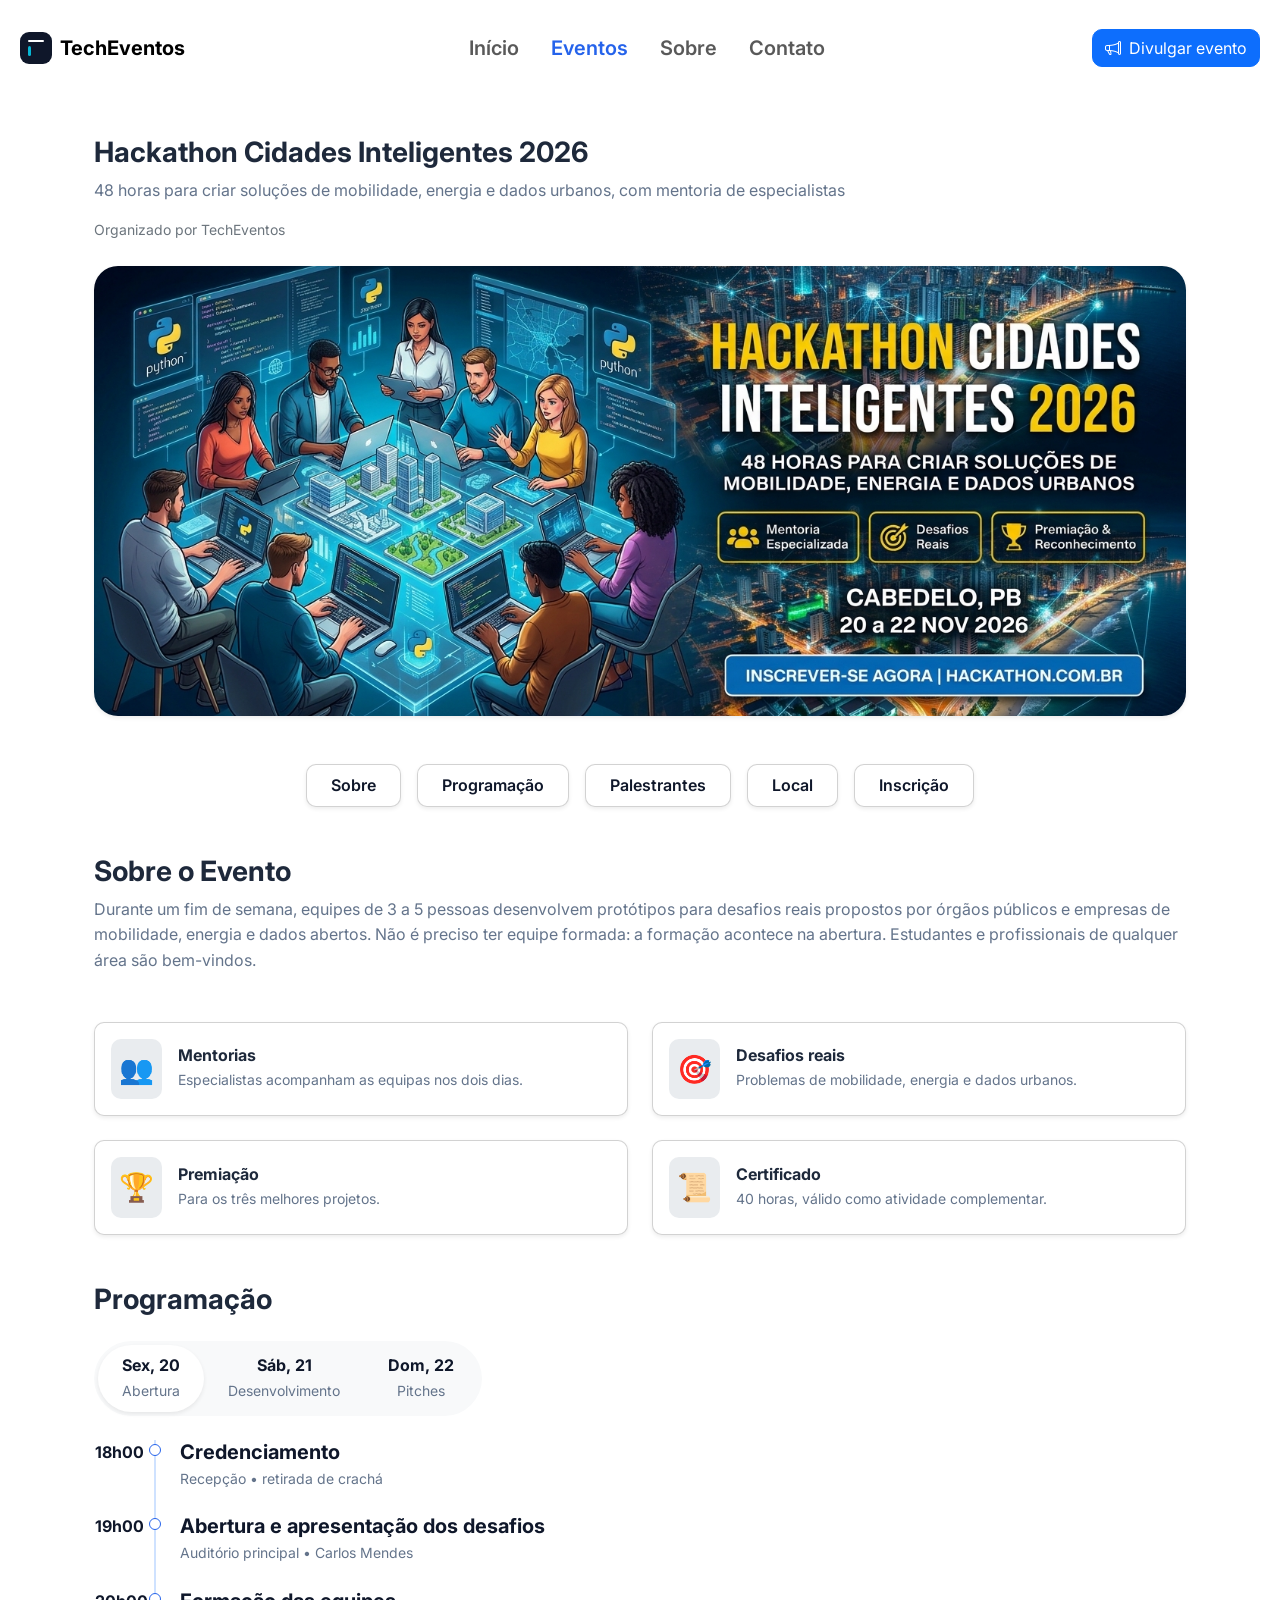
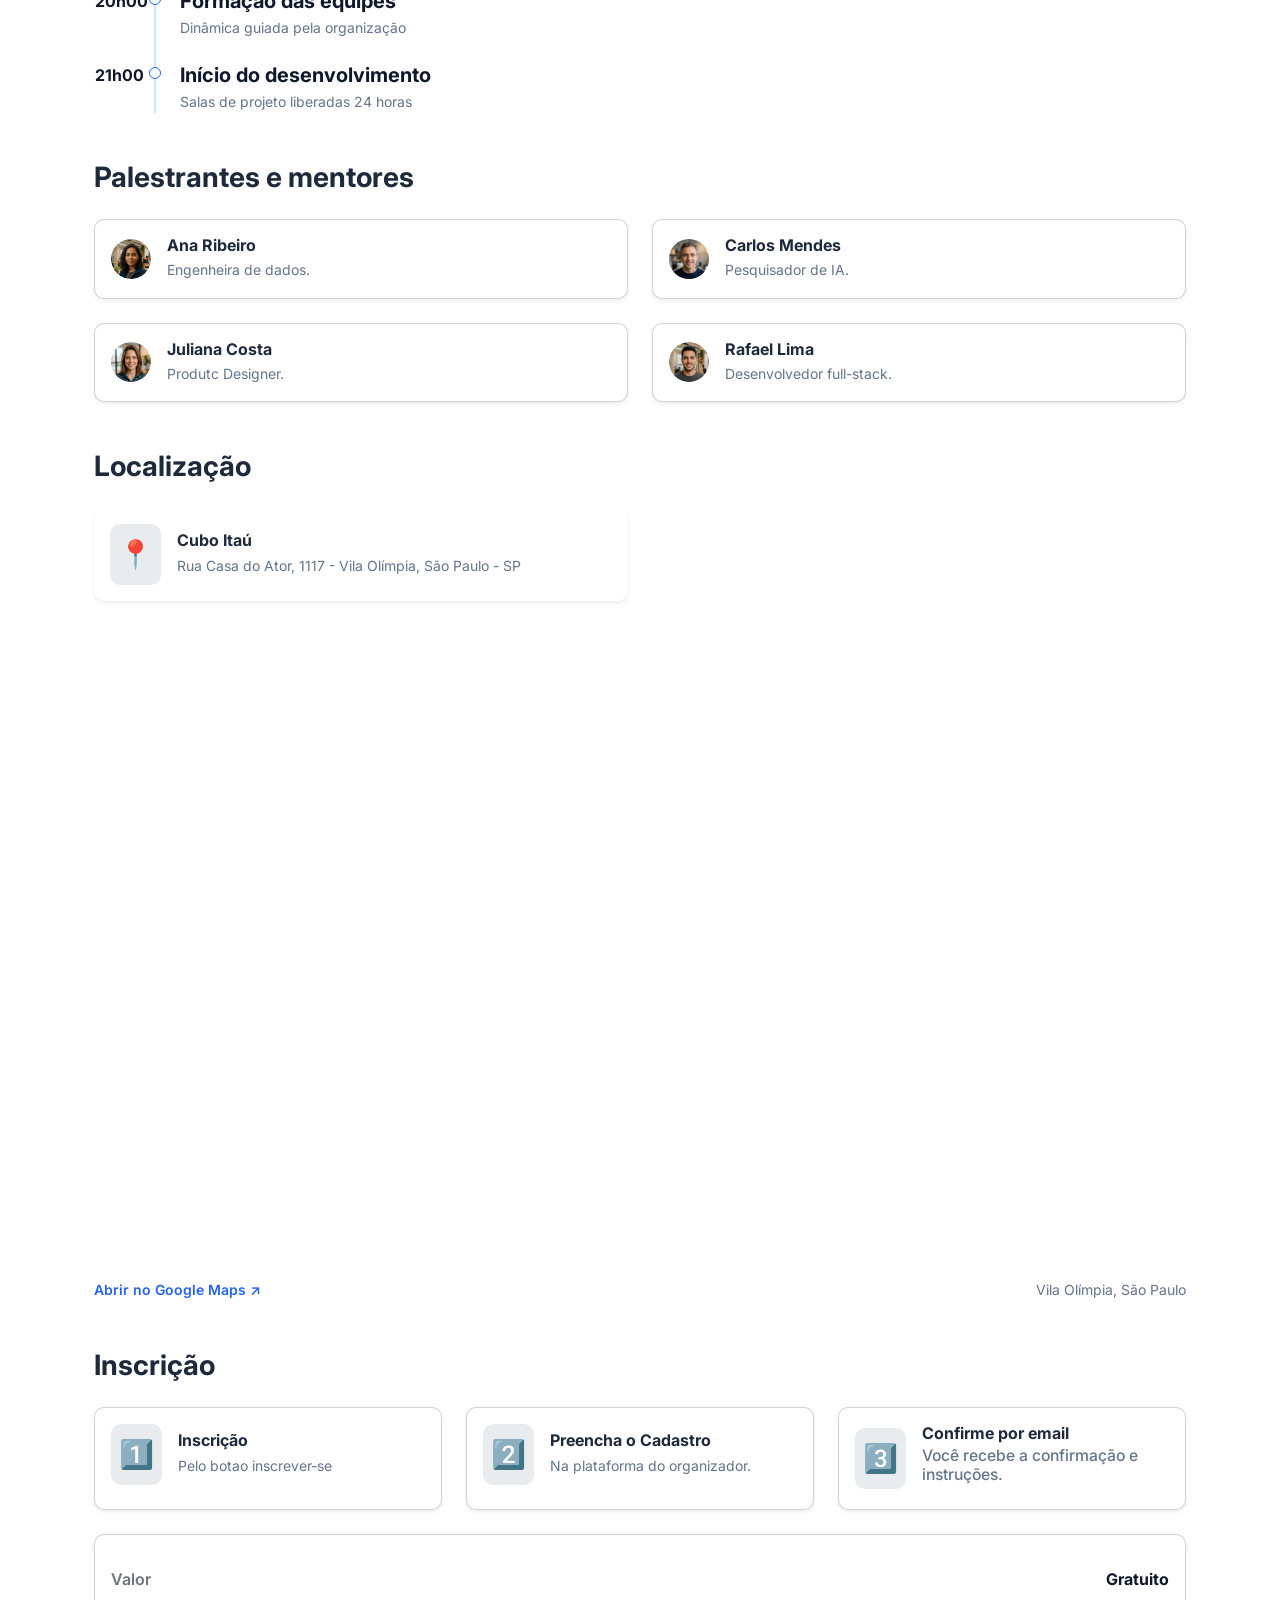
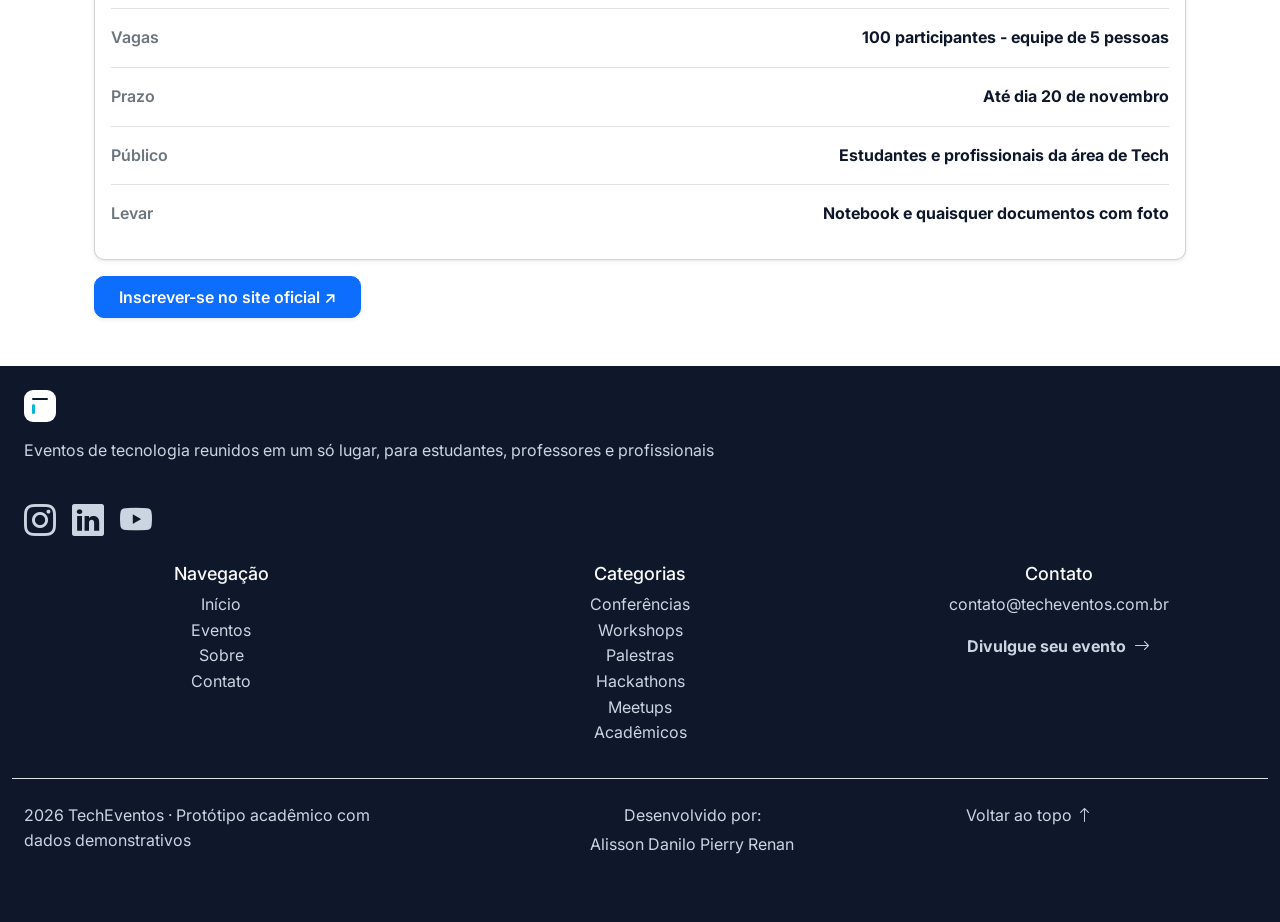
==== commit bcf7a37c: "fix(detalhes): corrige foto da Juliana e atualiza o local do evento" ====
--- a/pages/detalhes.html
+++ b/pages/detalhes.html
@@ -367,7 +367,7 @@
           <div class="col-12 col-md-6">
           <div class="card h-100 p-3 shadow-sm card-hover">
               <div class="d-flex align-items-center gap-3">
-                <img src=../images/juliana.png alt="Foto da Juliana Costa" class="rounded-circle" style="width: 40px; height: 40px; object-fit: cover;">
+                <img src="../images/Juliana.png" alt="Foto da Juliana Costa" class="rounded-circle" style="width: 40px; height: 40px; object-fit: cover;">
                   <div>
                       <h3 class="h6 fw-bold mb-1">Juliana Costa</h3>
                       <p class="text-muted small mb-0">Produtc Designer.</p>
@@ -403,8 +403,8 @@
               <div class="d-flex align-items-center gap-3">
               <div class="fs-3 p-2 bg-body-secondary rounded">📍</div>
               <div>
-                  <h3 class="h6 fw-bold mb-1">IFPB CABEDELO</h3>
-                  <p class="text-muted small mb-0">IFPB - Campus Cabedelo - R. Santa Rita de Cássia, 1900 .</p>
+                  <h3 class="h6 fw-bold mb-1">Cubo Itaú</h3>
+                  <p class="text-muted small mb-0">Rua Casa do Ator, 1117 - Vila Olímpia, São Paulo - SP</p>
               </div>
               </div>
           </div>
@@ -414,11 +414,12 @@
       <!-- O Mapa Responsivo Perfeitamente Encaixado -->
       <div class="ratio ratio-16x9 rounded-4 overflow-hidden mb-3">
           <iframe 
-            src="https://www.google.com/maps/embed?pb=!1m18!1m12!1m3!1d7920.068458269375!2d-34.83728872990007!3d-7.0052523662124635!2m3!1f0!2f0!3f0!3m2!1i1024!2i768!4f13.1!3m3!1m2!1s0x7acdfbb8c5bd4f3%3A0x21a6c73c5e1f107b!2sIFPB%20-%20Campus%20Cabedelo!5e0!3m2!1spt-PT!2sbr!4v1794143320445!5m2!1spt-PT!2sbr" 
+            src="https://www.google.com/maps/embed?pb=!1m18!1m12!1m3!1d4336.993980799652!2d-46.689483123914236!3d-23.596640262890855!2m3!1f0!2f0!3f0!3m2!1i1024!2i768!4f13.1!3m3!1m2!1s0x94ce574e7a73d30d%3A0x862a31742765a371!2sCubo%20Ita%C3%BA!5e1!3m2!1spt-BR!2sbr!4v1794518812978!5m2!1spt-BR!2sbr" 
+            title="Mapa do local do evento — Cubo Itaú, São Paulo"
             style="border:0;" 
             allowfullscreen="" 
             loading="lazy" 
-            referrerpolicy="no-referrer-when-downgrade">
+            referrerpolicy="strict-origin-when-cross-origin">
           </iframe>
         </div>
 
@@ -427,7 +428,7 @@
           <a href="https://maps.app.goo.gl/..." target="_blank" class="fw-semibold text-decoration-none small">
             Abrir no Google Maps ↗
           </a>
-          <span class="text-muted small">Campus Cabedelo</span>
+          <span class="text-muted small">Vila Olímpia, São Paulo</span>
         </div>
 
       </div>
